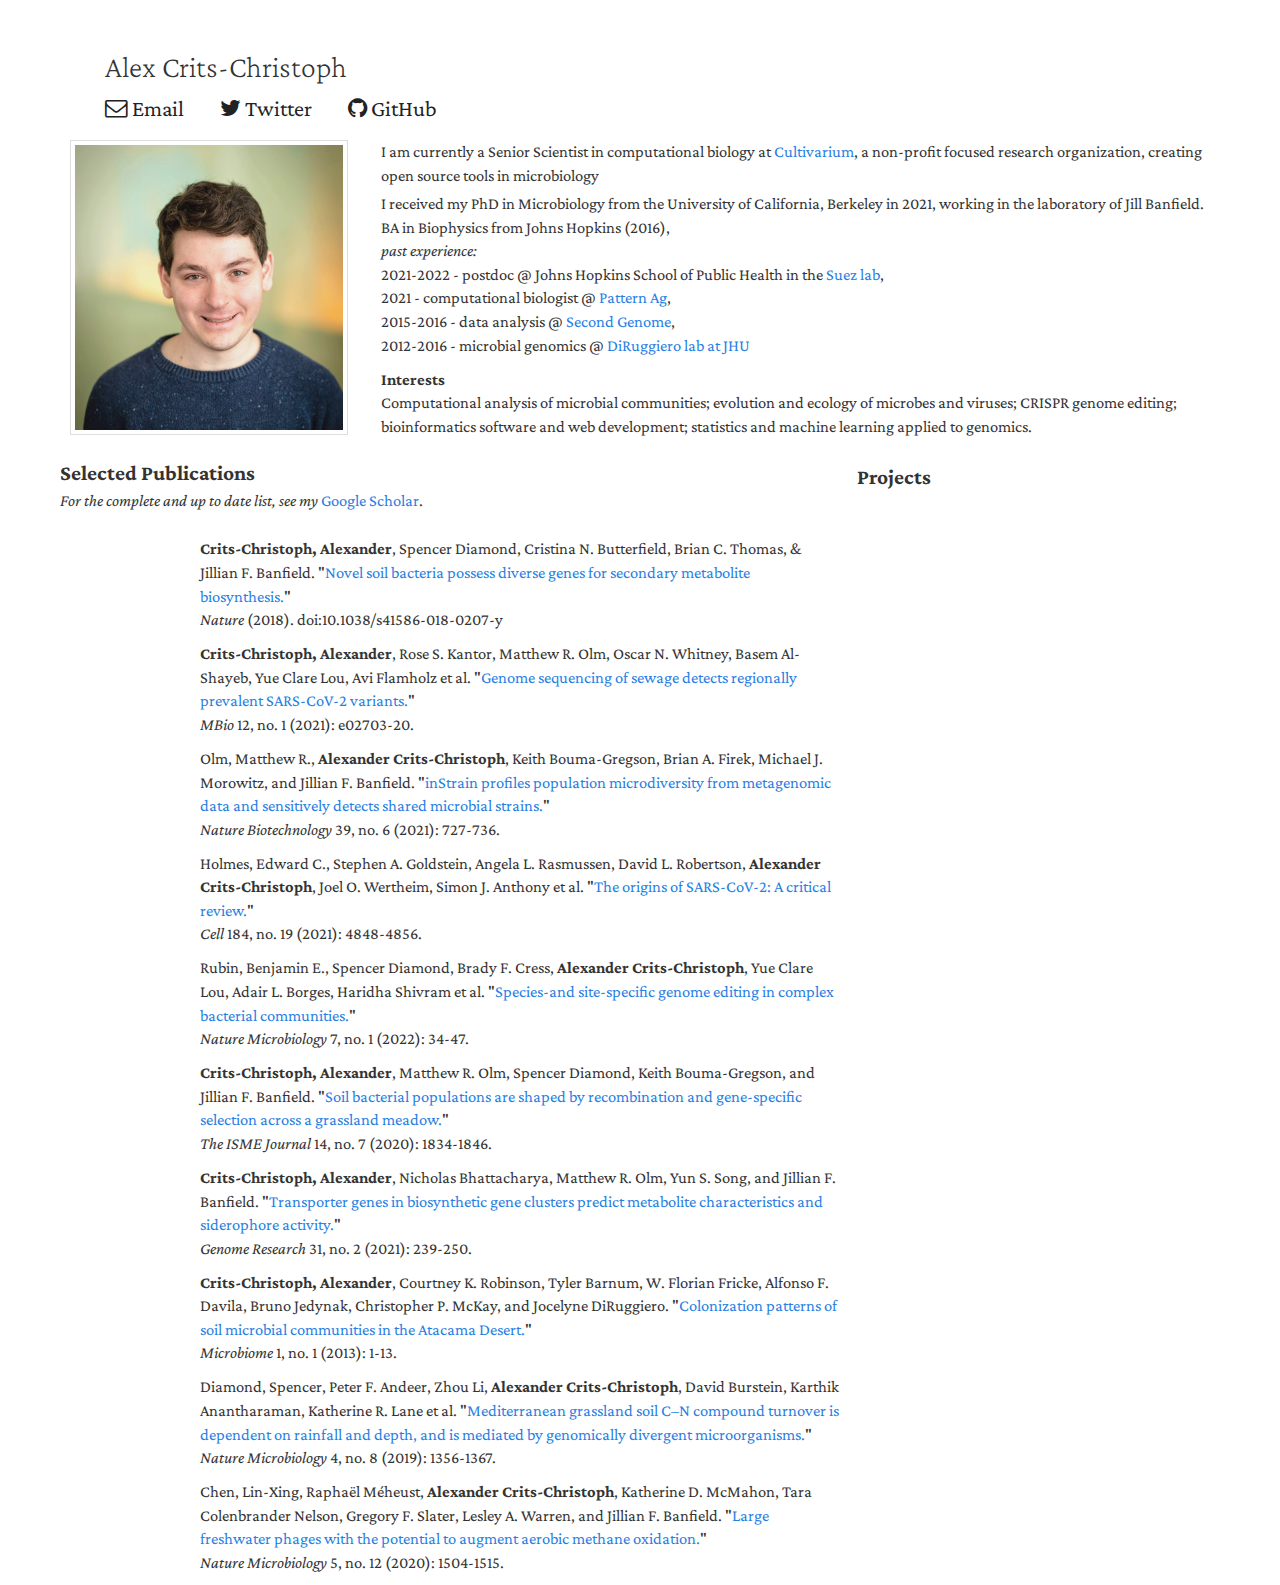
==== index.html @ 93056029 "Update index.html" ====
<!DOCTYPE html>
<html lang="en">

<head>

    <meta charset="utf-8">
    <meta http-equiv="X-UA-Compatible" content="IE=edge">
    <meta name="viewport" content="width=device-width, initial-scale=1">
    <meta name="description" content="">
    <meta name="author" content="">

    <title>Alex Crits-Christoph</title>

    <link rel="icon" 
      type="image/png" 
      href="./icon_648.png">
    <!-- Bootstrap Core CSS -->
    <link href="css/bootstrap.min.css" rel="stylesheet">

    <!-- Custom CSS -->
    <link href="css/3-col-portfolio.css" rel="stylesheet">

    <link href="http://maxcdn.bootstrapcdn.com/font-awesome/4.1.0/css/font-awesome.min.css" rel="stylesheet">

    <link rel="stylesheet"
          href="https://fonts.googleapis.com/css2?family=Crimson+Pro:wght@200..300">
    <style>
      body {
        font-family: 'Crimson Pro', serif;
      }
    </style>

    <!-- HTML5 Shim and Respond.js IE8 support of HTML5 elements and media queries -->
    <!-- WARNING: Respond.js doesn't work if you view the page via file:// -->
    <!--[if lt IE 9]>
        <script src="https://oss.maxcdn.com/libs/html5shiv/3.7.0/html5shiv.js"></script>
        <script src="https://oss.maxcdn.com/libs/respond.js/1.4.2/respond.min.js"></script>
    <![endif]-->
    <style>
    .choice:hover{
        text-decoration: underline;
        cursor:pointer;
    }
    .active_choice{
        text-decoration: underline;

    }
    </style>

  <style>
    .github-pinner {
      display: inline-block;
      vertical-align: top;
      margin-right: 10px;
    }
  </style>

    <script src="js/jquery.js"></script>

    <script async src="https://badge.dimensions.ai/badge.js" charset="utf-8"></script>
    <script type='text/javascript' src='https://d1bxh8uas1mnw7.cloudfront.net/assets/embed.js'></script>

</head>

<body style="margin-top:0;padding-top:0;">
    <script src="./js/GitHubPinner.js"></script>

    <!-- Page Content -->
    <div class="container" style="padding-left: 50px;margin-top:0;padding-top:0;">

        <!-- Page Header -->
        <div class="row" style="margin-top:0;padding-top:0;">
            <div class="col-lg-12" style="margin-top:0;padding-top:0;">
                <h1 class="" style="margin-top:50px;margin-bottom:10px;font-size:2em;font-family: 'Crimson Pro', serif;font-weight:200;">Alex Crits-Christoph
                </h1>
            <div class="row" style="margin-top:0;padding-top:0;margin-bottom:10px;font-size:1.5em;">
                 <ul class="nav nav-pills" style="margin-top:0;padding-top:0;margin-left:0px;">
                  <li style="margin-right:4px;"><a href="mailto:acritschristoph@jhu.edu" style="color:#222;height:32px;line-height:25px;padding-top:3px;"><i class="fa fa-envelope-o"></i> Email</a></li>          
                  <li style="margin-right:4px;"><a href="https://twitter.com/acritschristoph" style="color:#222;height:32px;line-height:25px;padding-top:3px;"><i class="fa fa-twitter"></i> Twitter</a></li>
                  <li style="margin-right:4px;"><a href="https://github.com/alexcritschristoph" style="color:#222;height:32px;line-height:25px;padding-top:3px;"><i class="fa fa-github"></i> GitHub</a></li>

                </ul>
            </div>
            </div>

                <div class="row" style="font-size:1.1em;">
                    <div class=" col-md-3">
                      <img class="thumbnail" src="alexpic.jpg" style="height:295px;margin-top:5px;margin-bottom:0px;margin-left:-20px;">
                    </div>

                    <div class="col-md-9">
                        
                        <div style="padding-top:5px;">I am currently a Senior Scientist in computational biology at <a href="https://www.cultivarium.org/">Cultivarium</a>, a non-profit focused research organization, creating open source tools in microbiology</div>
                        
                        <div style="padding-top:5px;">I received my PhD in Microbiology from the University of California, Berkeley in 2021, working in the laboratory of Jill Banfield.<br> BA in Biophysics from Johns Hopkins (2016),<br><i>past experience:</i><br> 2021-2022 - postdoc @ Johns Hopkins School of Public Health in the <a href="https://www.suezlab.org/">Suez lab</a>,<br>2021 - computational biologist @ <a href="https://www.pattern.ag/">Pattern Ag</a>,<br>2015-2016 - data analysis @ <a href="http://secondgenome.com/">Second Genome</a>,<br>2012-2016 - microbial genomics @ <a href="http://krieger2.jhu.edu/biology/labs/diruggiero/lab/index.html">DiRuggiero lab at JHU</a> </p>
                        <div style="padding-top:0px;"><b>Interests</b></div>
                        Computational analysis of microbial communities; evolution and ecology of microbes and viruses; CRISPR genome editing; bioinformatics software and web development; statistics and machine learning applied to genomics.<br>

                        </div>
                    </div>
                <br>
                
                <div class="row" style="padding-top:20px;">
                <div class="col-lg-8" style="padding-top:20px;padding-left:0;margin-left:0;">
                <b><span class="choice" style="font-size:1.3em">Selected Publications</span> </b>
                 <br><i>For the complete and up to date list, see my </i> <a href="https://scholar.google.com/citations?user=UTO7XJwAAAAJ&hl=en&oi=ao">Google Scholar</a>.
                <div style="padding-top:5px;">

                    <div class="row" style="margin-top:20px;">
                        <div class="col-lg-1" style="padding-top:5px;">
                            <span style="display:inline;" data-style="small_circle"  class="__dimensions_badge_embed__"  data-doi="10.1038/s41586-018-0207-y"></span>
                        </div>
                        <div class="col-lg-1" style="padding-top:5px;">
                            <div  style="display:inline" class='altmetric-embed' data-badge-type='donut' data-doi="10.1038/s41586-018-0207-y"></div>
                        </div>
                        <div class="col-lg-10" style="padding-left:20px;">
                            <p><b>Crits-Christoph, Alexander</b>, Spencer Diamond, Cristina N. Butterfield, Brian C. Thomas, & Jillian F. Banfield. "<a href="https://www.nature.com/articles/s41586-018-0207-y.pdf">Novel soil bacteria possess diverse genes for secondary metabolite biosynthesis.</a>"<br><i>Nature</i> (2018). doi:10.1038/s41586-018-0207-y </p>
                        </div>
                    </div>

                    <div class="row">
                        <div class="col-lg-1" style="padding-top:20px;">
                            <span style="display:inline;" data-style="small_circle"  class="__dimensions_badge_embed__"  data-doi="10.1128/mBio.02703-20"></span>
                        </div>
                        <div class="col-lg-1" style="padding-top:20px;">
                            <div  style="display:inline" class='altmetric-embed' data-badge-type='donut' data-doi="10.1128/mBio.02703-20"></div>
                        </div>
                        <div class="col-lg-10" style="padding-left:20px;">
                            <p><b>Crits-Christoph, Alexander</b>, Rose S. Kantor, Matthew R. Olm, Oscar N. Whitney, Basem Al-Shayeb, Yue Clare Lou, Avi Flamholz et al. "<a href="https://journals.asm.org/doi/full/10.1128/mBio.02703-20">Genome sequencing of sewage detects regionally prevalent SARS-CoV-2 variants.</a>"<br><i>MBio</i> 12, no. 1 (2021): e02703-20. </p>
                        </div>
                    </div>

                    <div class="row">
                        <div class="col-lg-1" style="padding-top:20px;">
                            <span style="display:inline;" data-style="small_circle"  class="__dimensions_badge_embed__"  data-doi="10.1038/s41587-020-00797-0"></span>
                        </div>
                        <div class="col-lg-1" style="padding-top:20px;">
                            <div  style="display:inline" class='altmetric-embed' data-badge-type='donut' data-doi="10.1038/s41587-020-00797-0"></div>
                        </div>
                        <div class="col-lg-10" style="padding-left:20px;">
                            <p>Olm, Matthew R., <b>Alexander Crits-Christoph</b>, Keith Bouma-Gregson, Brian A. Firek, Michael J. Morowitz, and Jillian F. Banfield. "<a href="https://www.nature.com/articles/s41587-020-00797-0">inStrain profiles population microdiversity from metagenomic data and sensitively detects shared microbial strains.</a>"<br><i>Nature Biotechnology</i> 39, no. 6 (2021): 727-736.</p>
                        </div>
                    </div>

                    <div class="row">
                        <div class="col-lg-1" style="padding-top:20px;">
                            <span style="display:inline;" data-style="small_circle"  class="__dimensions_badge_embed__"  data-doi="10.1016/j.cell.2021.08.017"></span>
                        </div>
                        <div class="col-lg-1" style="padding-top:20px;">
                            <div  style="display:inline" class='altmetric-embed' data-badge-type='donut' data-doi="10.1016/j.cell.2021.08.017"></div>
                        </div>
                        <div class="col-lg-10" style="padding-left:20px;">
                            <p>Holmes, Edward C., Stephen A. Goldstein, Angela L. Rasmussen, David L. Robertson, <b>Alexander Crits-Christoph</b>, Joel O. Wertheim, Simon J. Anthony et al. "<a href="https://www.sciencedirect.com/science/article/pii/S0092867421009910">The origins of SARS-CoV-2: A critical review.</a>"<br><i>Cell</i> 184, no. 19 (2021): 4848-4856.</p>
                        </div>
                    </div>

                    <div class="row">
                        <div class="col-lg-1" style="padding-top:20px;">
                            <span style="display:inline;" data-style="small_circle"  class="__dimensions_badge_embed__"  data-doi="10.1038/s41564-021-01014-7"></span>
                        </div>
                        <div class="col-lg-1" style="padding-top:20px;">
                            <div  style="display:inline" class='altmetric-embed' data-badge-type='donut' data-doi="10.1038/s41564-021-01014-7"></div>
                        </div>
                        <div class="col-lg-10" style="padding-left:20px;">
                            <p>Rubin, Benjamin E., Spencer Diamond, Brady F. Cress, <b>Alexander Crits-Christoph</b>, Yue Clare Lou, Adair L. Borges, Haridha Shivram et al. "<a href="https://www.nature.com/articles/s41564-021-01014-7">Species-and site-specific genome editing in complex bacterial communities.</a>"<br><i>Nature Microbiology</i> 7, no. 1 (2022): 34-47.</p>
                        </div>
                    </div>

                    <div class="row">
                        <div class="col-lg-1" style="padding-top:20px;">
                            <span style="display:inline;" data-style="small_circle"  class="__dimensions_badge_embed__"  data-doi="10.1038/s41396-020-0655-x"></span>
                        </div>
                        <div class="col-lg-1" style="padding-top:20px;">
                            <div  style="display:inline" class='altmetric-embed' data-badge-type='donut' data-doi="10.1038/s41396-020-0655-x"></div>
                        </div>
                        <div class="col-lg-10" style="padding-left:20px;">
                            <p><b>Crits-Christoph, Alexander</b>, Matthew R. Olm, Spencer Diamond, Keith Bouma-Gregson, and Jillian F. Banfield. "<a href="https://www.nature.com/articles/s41396-020-0655-x">Soil bacterial populations are shaped by recombination and gene-specific selection across a grassland meadow.</a>"<br><i>The ISME Journal</i> 14, no. 7 (2020): 1834-1846.</p>
                        </div>
                    </div>

                    <div class="row">
                        <div class="col-lg-1" style="padding-top:20px;">
                            <span style="display:inline;" data-style="small_circle"  class="__dimensions_badge_embed__"  data-doi="10.1101/gr.268169.120"></span>
                        </div>
                        <div class="col-lg-1" style="padding-top:20px;">
                            <div  style="display:inline" class='altmetric-embed' data-badge-type='donut' data-doi="10.1101/gr.268169.120"></div>
                        </div>
                        <div class="col-lg-10" style="padding-left:20px;">
                            <p><b>Crits-Christoph, Alexander</b>, Nicholas Bhattacharya, Matthew R. Olm, Yun S. Song, and Jillian F. Banfield. "<a href="https://genome.cshlp.org/content/31/2/239.short">Transporter genes in biosynthetic gene clusters predict metabolite characteristics and siderophore activity.</a>"<br><i>Genome Research</i> 31, no. 2 (2021): 239-250.</p>
                        </div>
                    </div>

                    <div class="row">
                        <div class="col-lg-1" style="padding-top:20px;">
                            <span style="display:inline;" data-style="small_circle"  class="__dimensions_badge_embed__"  data-doi="10.1186/2049-2618-1-28"></span>
                        </div>
                        <div class="col-lg-1" style="padding-top:20px;">
                            <div  style="display:inline" class='altmetric-embed' data-badge-type='donut' data-doi="10.1186/2049-2618-1-28"></div>
                        </div>
                        <div class="col-lg-10" style="padding-left:20px;">
                            <p><b>Crits-Christoph, Alexander</b>, Courtney K. Robinson, Tyler Barnum, W. Florian Fricke, Alfonso F. Davila, Bruno Jedynak, Christopher P. McKay, and Jocelyne DiRuggiero. "<a href="https://microbiomejournal.biomedcentral.com/articles/10.1186/2049-2618-1-28">Colonization patterns of soil microbial communities in the Atacama Desert.</a>"<br><i>Microbiome</i> 1, no. 1 (2013): 1-13.</p>
                        </div>
                    </div>

                    <div class="row">
                        <div class="col-lg-1" style="padding-top:20px;">
                            <span style="display:inline;" data-style="small_circle"  class="__dimensions_badge_embed__"  data-doi="10.1038/s41564-019-0449-y"></span>
                        </div>
                        <div class="col-lg-1" style="padding-top:20px;">
                            <div  style="display:inline" class='altmetric-embed' data-badge-type='donut' data-doi="10.1038/s41564-019-0449-y"></div>
                        </div>
                        <div class="col-lg-10" style="padding-left:20px;">
                            <p>Diamond, Spencer, Peter F. Andeer, Zhou Li, <b>Alexander Crits-Christoph</b>, David Burstein, Karthik Anantharaman, Katherine R. Lane et al. "<a href="https://www.nature.com/articles/s41564-019-0449-y">Mediterranean grassland soil C–N compound turnover is dependent on rainfall and depth, and is mediated by genomically divergent microorganisms.</a>"<br><i>Nature Microbiology</i> 4, no. 8 (2019): 1356-1367.</p>
                        </div>
                    </div>

                    <div class="row">
                        <div class="col-lg-1" style="padding-top:20px;">
                            <span style="display:inline;" data-style="small_circle"  class="__dimensions_badge_embed__"  data-doi="10.1038/s41564-020-0779-9"></span>
                        </div>
                        <div class="col-lg-1" style="padding-top:20px;">
                            <div  style="display:inline" class='altmetric-embed' data-badge-type='donut' data-doi="10.1038/s41564-020-0779-9"></div>
                        </div>
                        <div class="col-lg-10" style="padding-left:20px;">
                            <p>Chen, Lin-Xing, Raphaël Méheust, <b>Alexander Crits-Christoph</b>, Katherine D. McMahon, Tara Colenbrander Nelson, Gregory F. Slater, Lesley A. Warren, and Jillian F. Banfield. "<a href="https://www.nature.com/articles/s41564-020-0779-9">Large freshwater phages with the potential to augment aerobic methane oxidation.</a>"<br><i>Nature Microbiology</i> 5, no. 12 (2020): 1504-1515.</p>
                        </div>
                    </div>


                </div>
                </div>
                <br>
                <div class="col-lg-4" style="padding-left:0;margin-left:0;font-size:1em">
                <br>
                <b><span class="choice" style="font-size:1.3em">Projects</span></b>
                <div style="padding-top:5px;font-family:'Source Sans Pro',Calibri,Candara,Arial,sans-serif;">
                      <div data="https://github.com/alexcritschristoph/wastewater_sarscov2" class="github-pinner flat" style="visibility: hidden;"></div>
                      <div data="https://github.com/alexcritschristoph/soil_popgen" class="github-pinner flat" style="visibility: hidden;"></div>
                      <div data="https://github.com/MrOlm/inStrain" class="github-pinner flat" style="visibility: hidden;"></div>
                      <div data="https://github.com/alexcritschristoph/VRCA" class="github-pinner flat" style="visibility: hidden;"></div>
                      <div data="https://github.com/alexcritschristoph/CANVD" class="github-pinner flat" style="visibility: hidden;"></div>
                      <div data="https://github.com/alexcritschristoph/mag-isolate-comparison" class="github-pinner flat" style="visibility: hidden;"></div>

                  </div>
                </div>
                </div>
            </div>

        </div>
        <!-- /.row -->


    </div>
    <!-- /.container -->

    <!-- jQuery -->

    <!-- Bootstrap Core JavaScript -->
    <script src="js/bootstrap.min.js"></script>

</body>

</html>
---- css/3-col-portfolio.css ----
/*!
 * Start Bootstrap - 3 Col Portfolio HTML Template (http://startbootstrap.com)
 * Code licensed under the Apache License v2.0.
 * For details, see http://www.apache.org/licenses/LICENSE-2.0.
 */
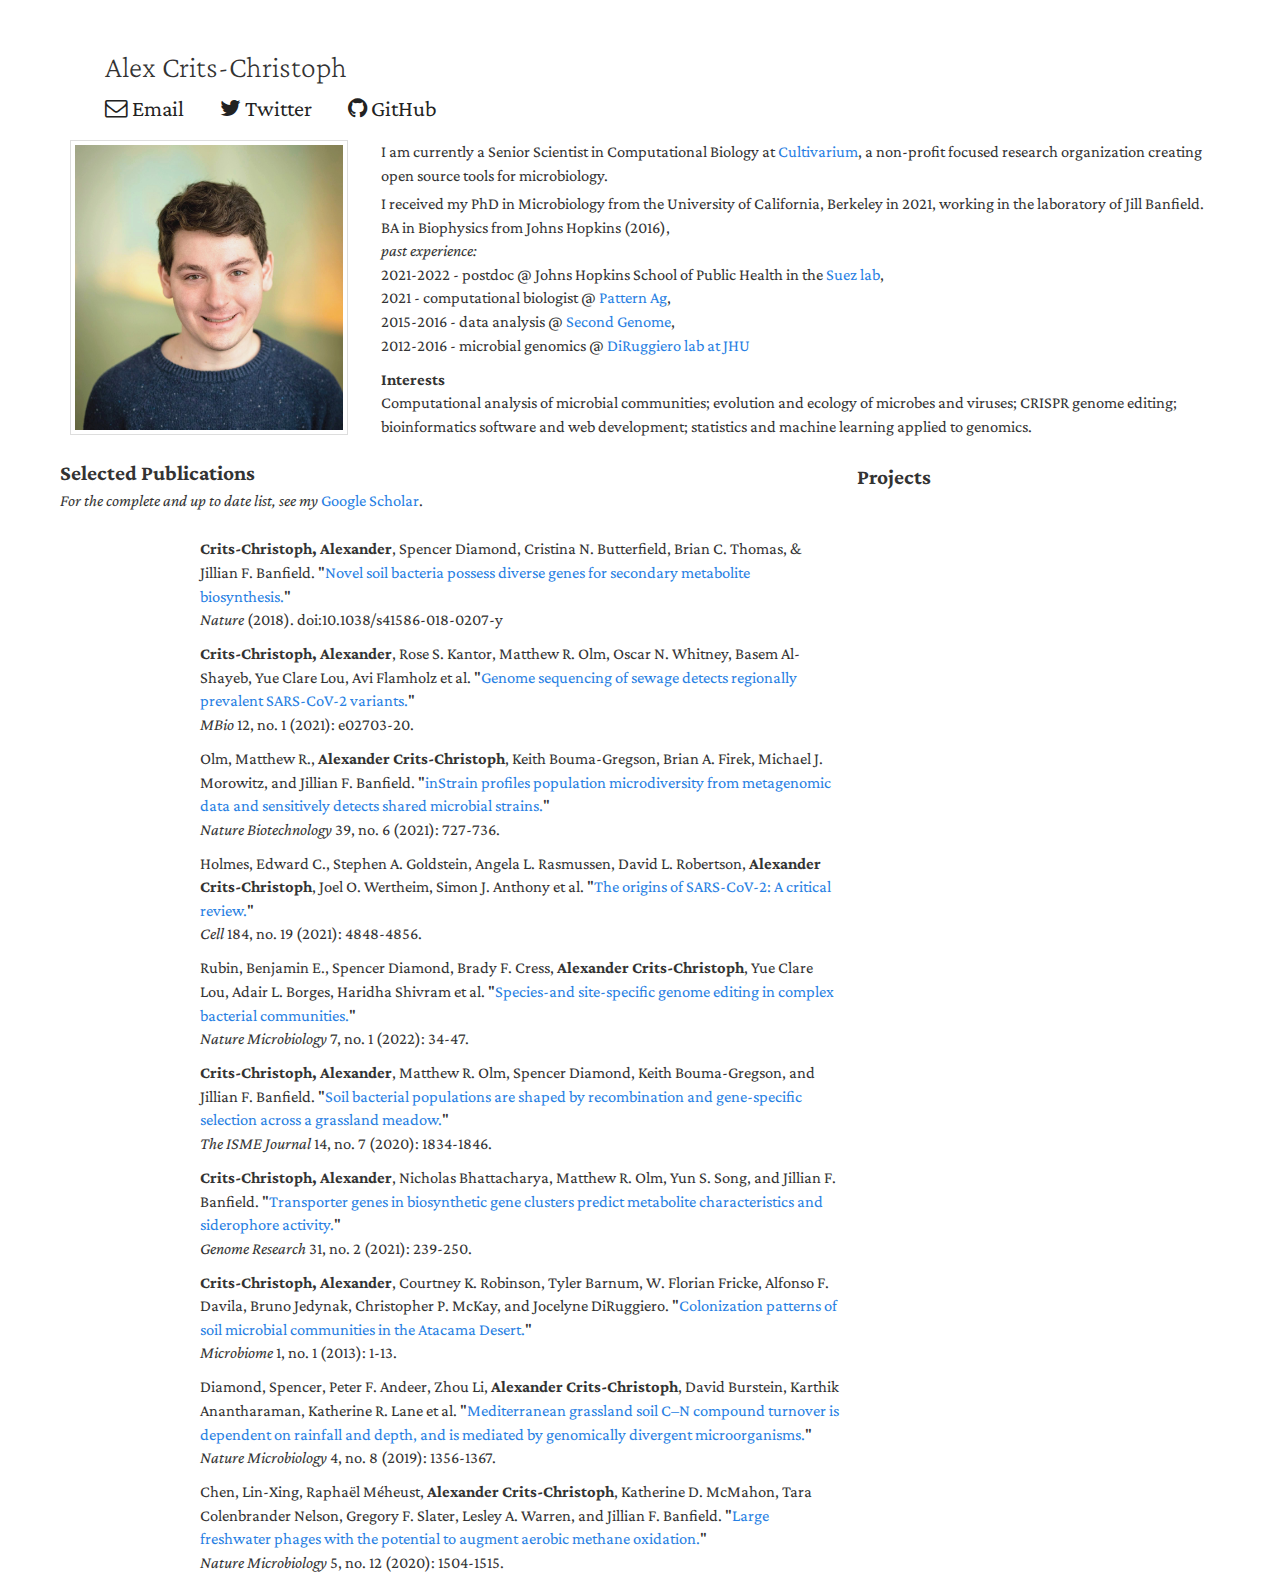
==== commit f13007d6: "Update index.html" ====
--- a/index.html
+++ b/index.html
@@ -90,7 +90,7 @@
 
                     <div class="col-md-9">
                         
-                        <div style="padding-top:5px;">I am currently a Senior Scientist in computational biology at <a href="https://www.cultivarium.org/">Cultivarium</a>, a non-profit focused research organization, creating open source tools in microbiology</div>
+                        <div style="padding-top:5px;">I am currently a Senior Scientist in Computational Biology at <a href="https://www.cultivarium.org/">Cultivarium</a>, a non-profit focused research organization creating open source tools for microbiology.</div>
                         
                         <div style="padding-top:5px;">I received my PhD in Microbiology from the University of California, Berkeley in 2021, working in the laboratory of Jill Banfield.<br> BA in Biophysics from Johns Hopkins (2016),<br><i>past experience:</i><br> 2021-2022 - postdoc @ Johns Hopkins School of Public Health in the <a href="https://www.suezlab.org/">Suez lab</a>,<br>2021 - computational biologist @ <a href="https://www.pattern.ag/">Pattern Ag</a>,<br>2015-2016 - data analysis @ <a href="http://secondgenome.com/">Second Genome</a>,<br>2012-2016 - microbial genomics @ <a href="http://krieger2.jhu.edu/biology/labs/diruggiero/lab/index.html">DiRuggiero lab at JHU</a> </p>
                         <div style="padding-top:0px;"><b>Interests</b></div>
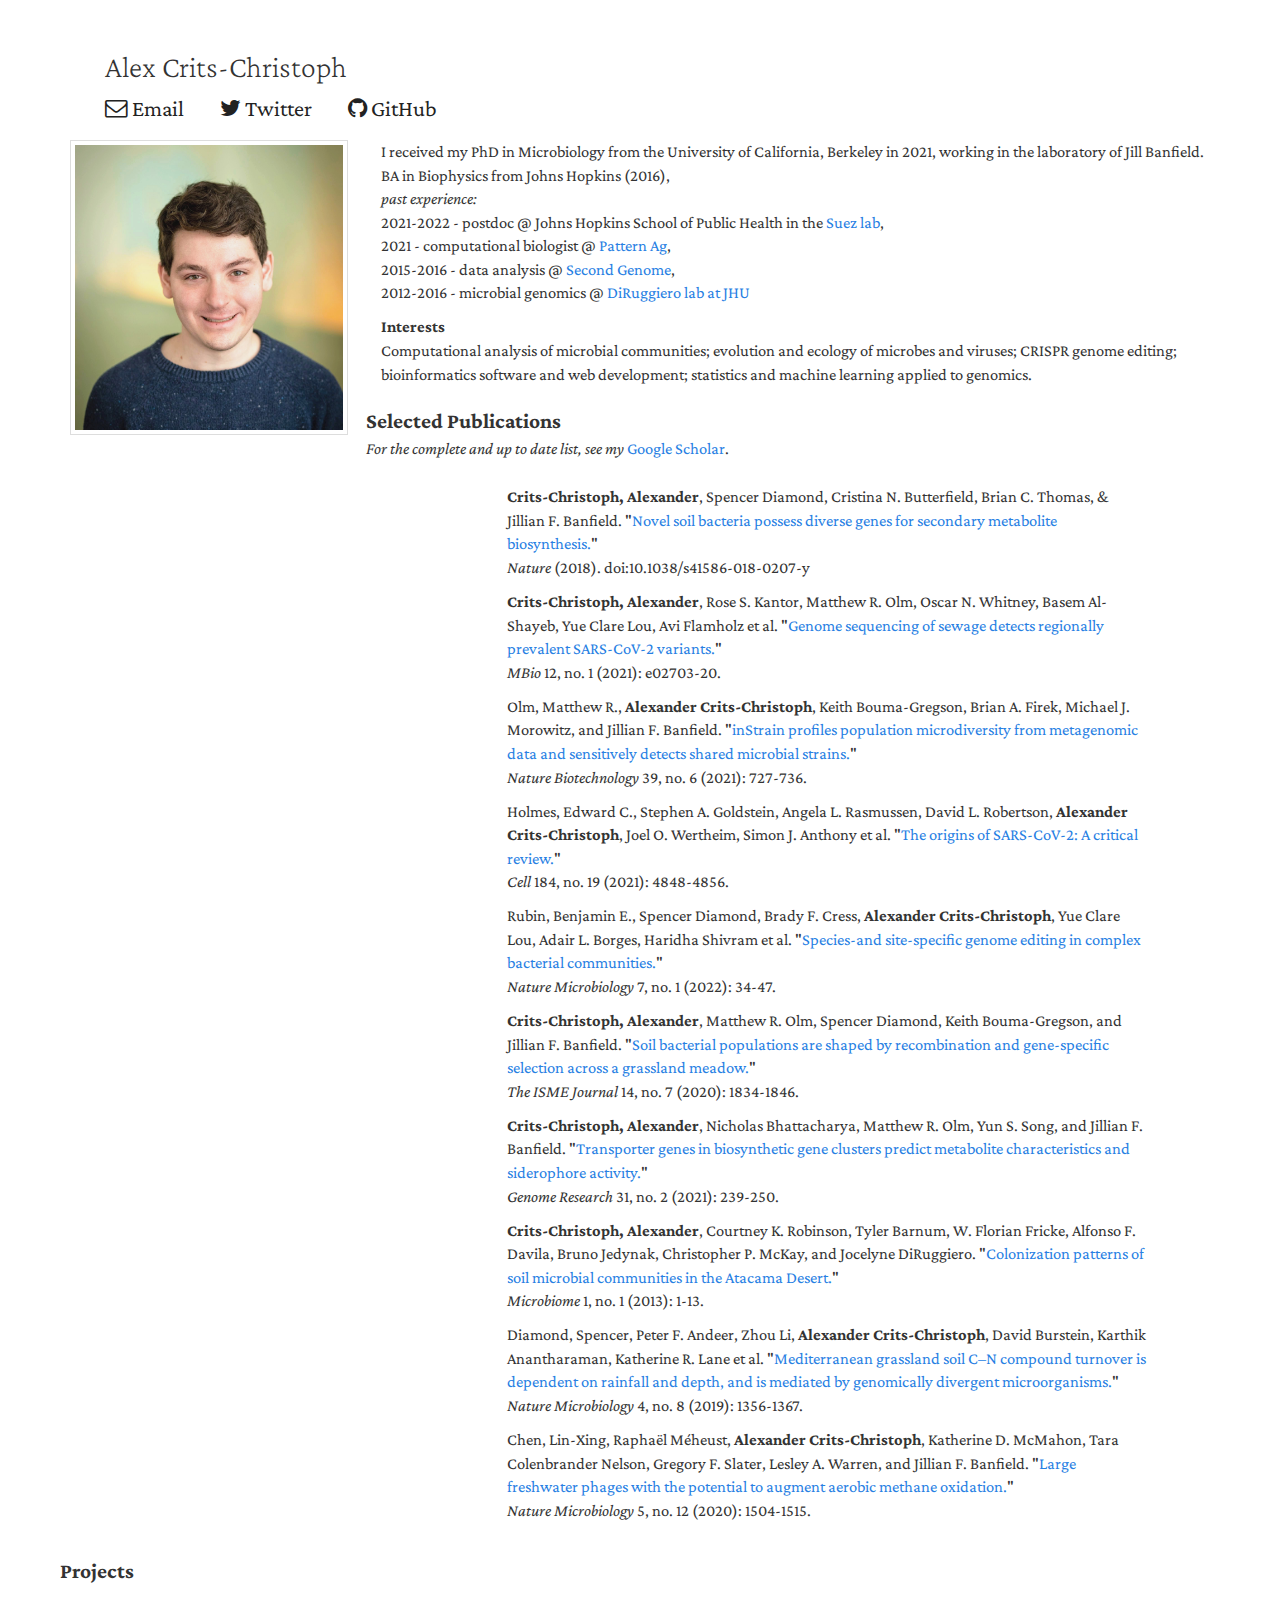
==== commit 38bf92b9: "Update index.html" ====
--- a/index.html
+++ b/index.html
@@ -89,9 +89,7 @@
                     </div>
 
                     <div class="col-md-9">
-                        
-                        <div style="padding-top:5px;">I am currently a Senior Scientist in Computational Biology at <a href="https://www.cultivarium.org/">Cultivarium</a>, a non-profit focused research organization creating open source tools for microbiology.</div>
-                        
+                                                
                         <div style="padding-top:5px;">I received my PhD in Microbiology from the University of California, Berkeley in 2021, working in the laboratory of Jill Banfield.<br> BA in Biophysics from Johns Hopkins (2016),<br><i>past experience:</i><br> 2021-2022 - postdoc @ Johns Hopkins School of Public Health in the <a href="https://www.suezlab.org/">Suez lab</a>,<br>2021 - computational biologist @ <a href="https://www.pattern.ag/">Pattern Ag</a>,<br>2015-2016 - data analysis @ <a href="http://secondgenome.com/">Second Genome</a>,<br>2012-2016 - microbial genomics @ <a href="http://krieger2.jhu.edu/biology/labs/diruggiero/lab/index.html">DiRuggiero lab at JHU</a> </p>
                         <div style="padding-top:0px;"><b>Interests</b></div>
                         Computational analysis of microbial communities; evolution and ecology of microbes and viruses; CRISPR genome editing; bioinformatics software and web development; statistics and machine learning applied to genomics.<br>
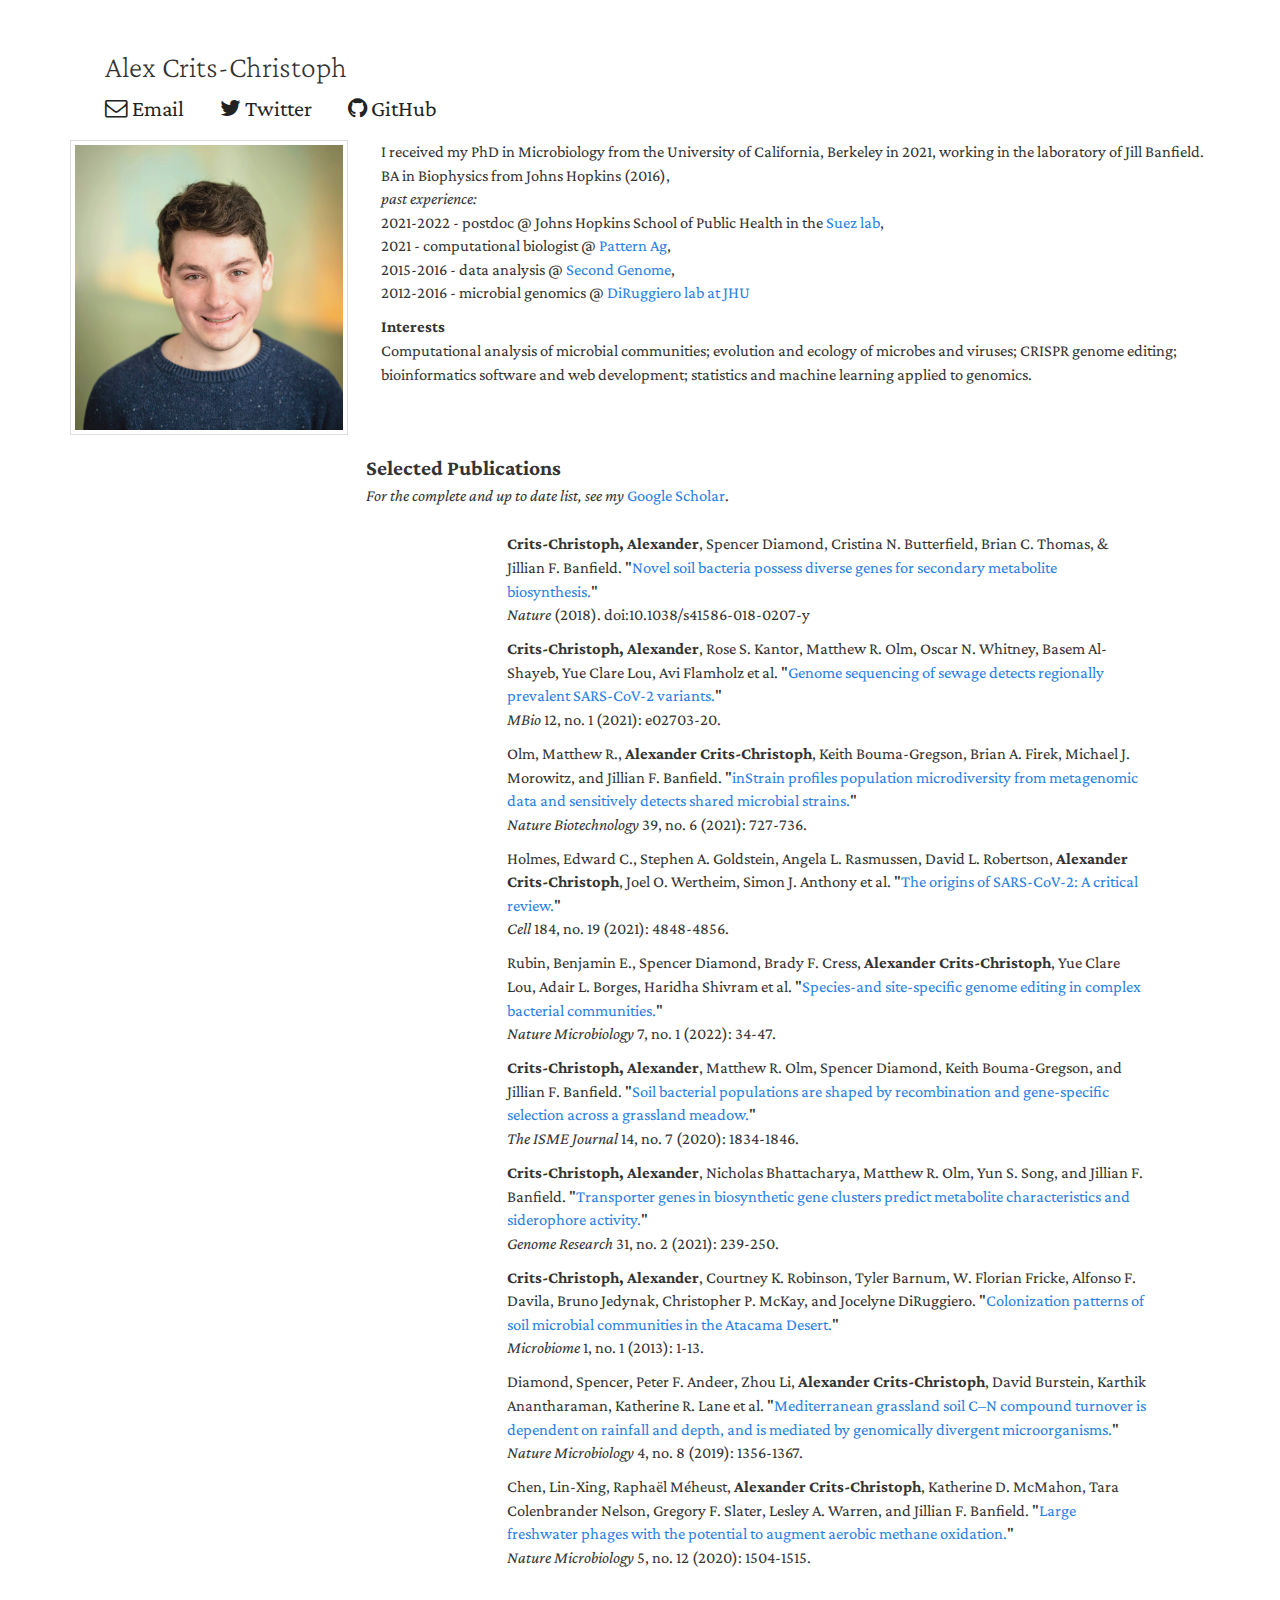
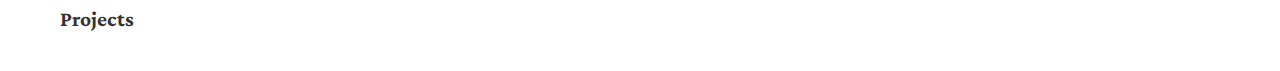
==== commit 62d3121b: "Update index.html" ====
--- a/index.html
+++ b/index.html
@@ -93,7 +93,7 @@
                         <div style="padding-top:5px;">I received my PhD in Microbiology from the University of California, Berkeley in 2021, working in the laboratory of Jill Banfield.<br> BA in Biophysics from Johns Hopkins (2016),<br><i>past experience:</i><br> 2021-2022 - postdoc @ Johns Hopkins School of Public Health in the <a href="https://www.suezlab.org/">Suez lab</a>,<br>2021 - computational biologist @ <a href="https://www.pattern.ag/">Pattern Ag</a>,<br>2015-2016 - data analysis @ <a href="http://secondgenome.com/">Second Genome</a>,<br>2012-2016 - microbial genomics @ <a href="http://krieger2.jhu.edu/biology/labs/diruggiero/lab/index.html">DiRuggiero lab at JHU</a> </p>
                         <div style="padding-top:0px;"><b>Interests</b></div>
                         Computational analysis of microbial communities; evolution and ecology of microbes and viruses; CRISPR genome editing; bioinformatics software and web development; statistics and machine learning applied to genomics.<br>
-
+<br><br>
                         </div>
                     </div>
                 <br>
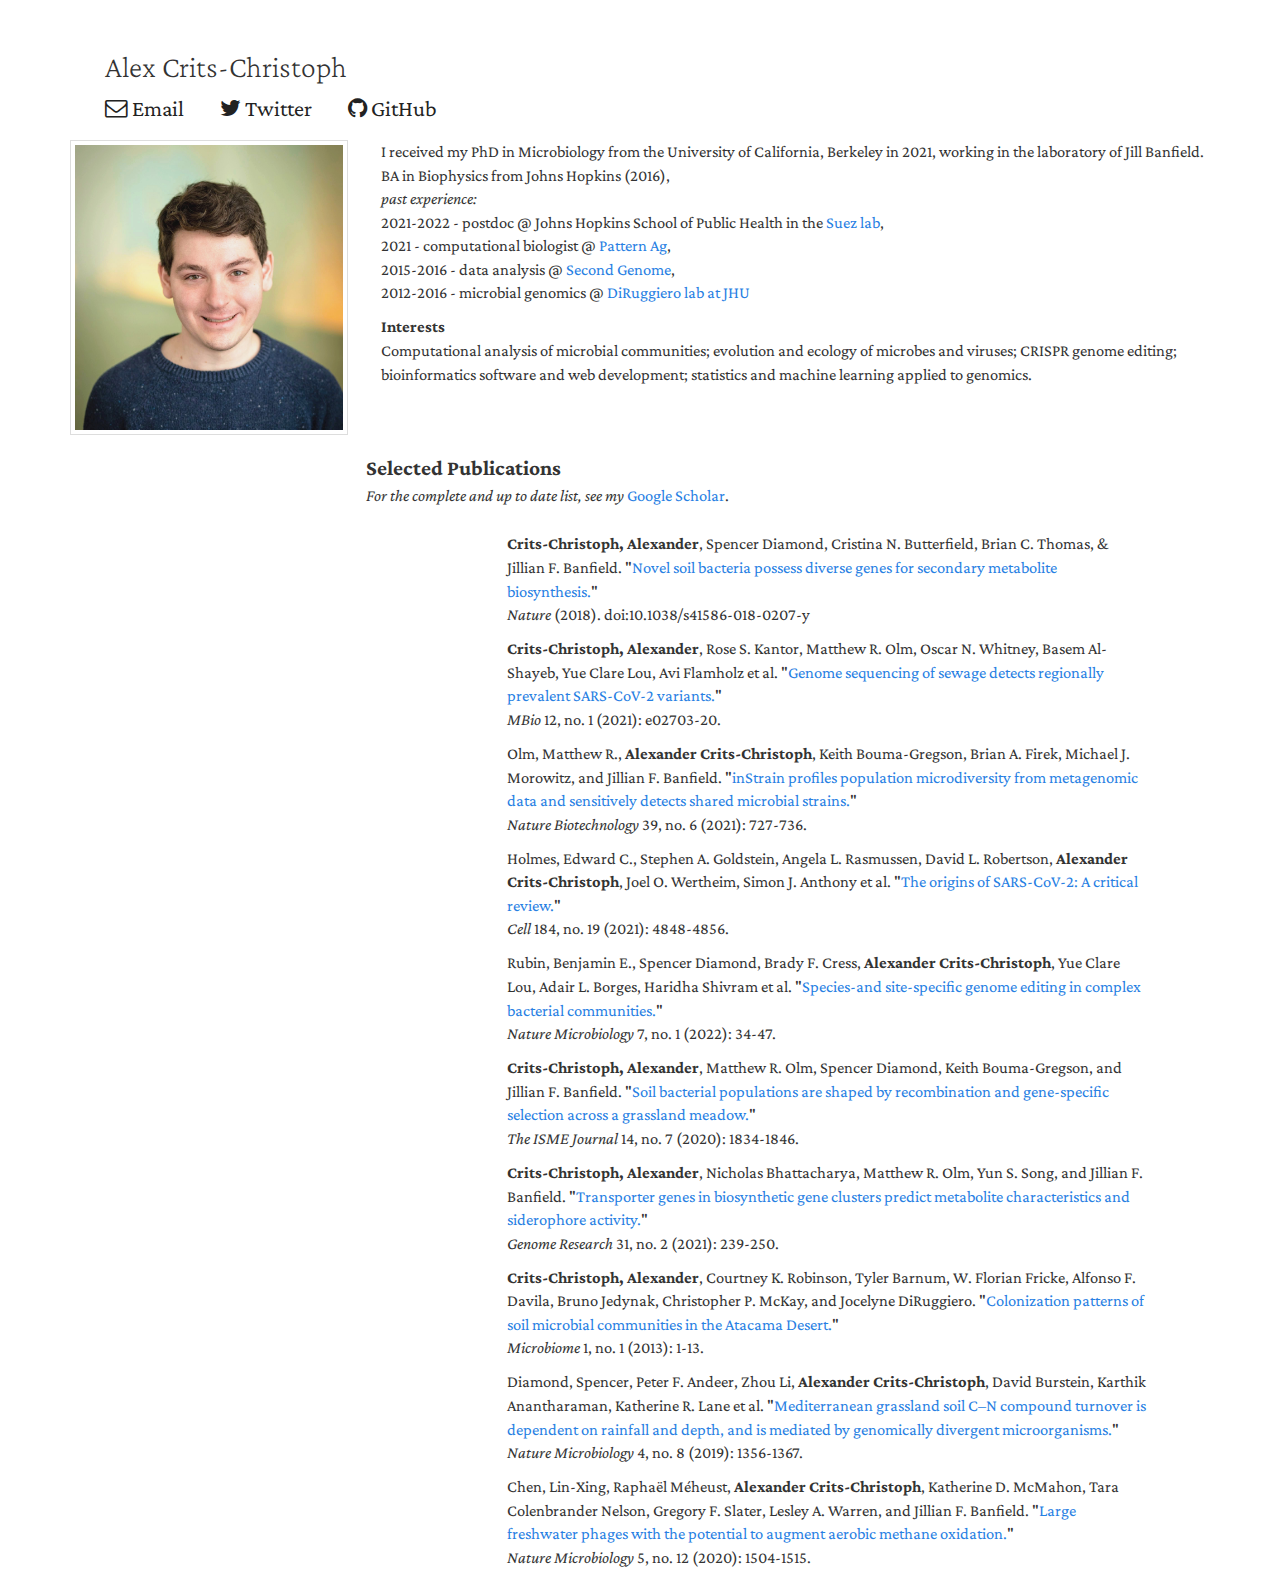
==== commit 36762bb9: "Update index.html" ====
--- a/index.html
+++ b/index.html
@@ -228,18 +228,6 @@
                 </div>
                 </div>
                 <br>
-                <div class="col-lg-4" style="padding-left:0;margin-left:0;font-size:1em">
-                <br>
-                <b><span class="choice" style="font-size:1.3em">Projects</span></b>
-                <div style="padding-top:5px;font-family:'Source Sans Pro',Calibri,Candara,Arial,sans-serif;">
-                      <div data="https://github.com/alexcritschristoph/wastewater_sarscov2" class="github-pinner flat" style="visibility: hidden;"></div>
-                      <div data="https://github.com/alexcritschristoph/soil_popgen" class="github-pinner flat" style="visibility: hidden;"></div>
-                      <div data="https://github.com/MrOlm/inStrain" class="github-pinner flat" style="visibility: hidden;"></div>
-                      <div data="https://github.com/alexcritschristoph/VRCA" class="github-pinner flat" style="visibility: hidden;"></div>
-                      <div data="https://github.com/alexcritschristoph/CANVD" class="github-pinner flat" style="visibility: hidden;"></div>
-                      <div data="https://github.com/alexcritschristoph/mag-isolate-comparison" class="github-pinner flat" style="visibility: hidden;"></div>
-
-                  </div>
                 </div>
                 </div>
             </div>
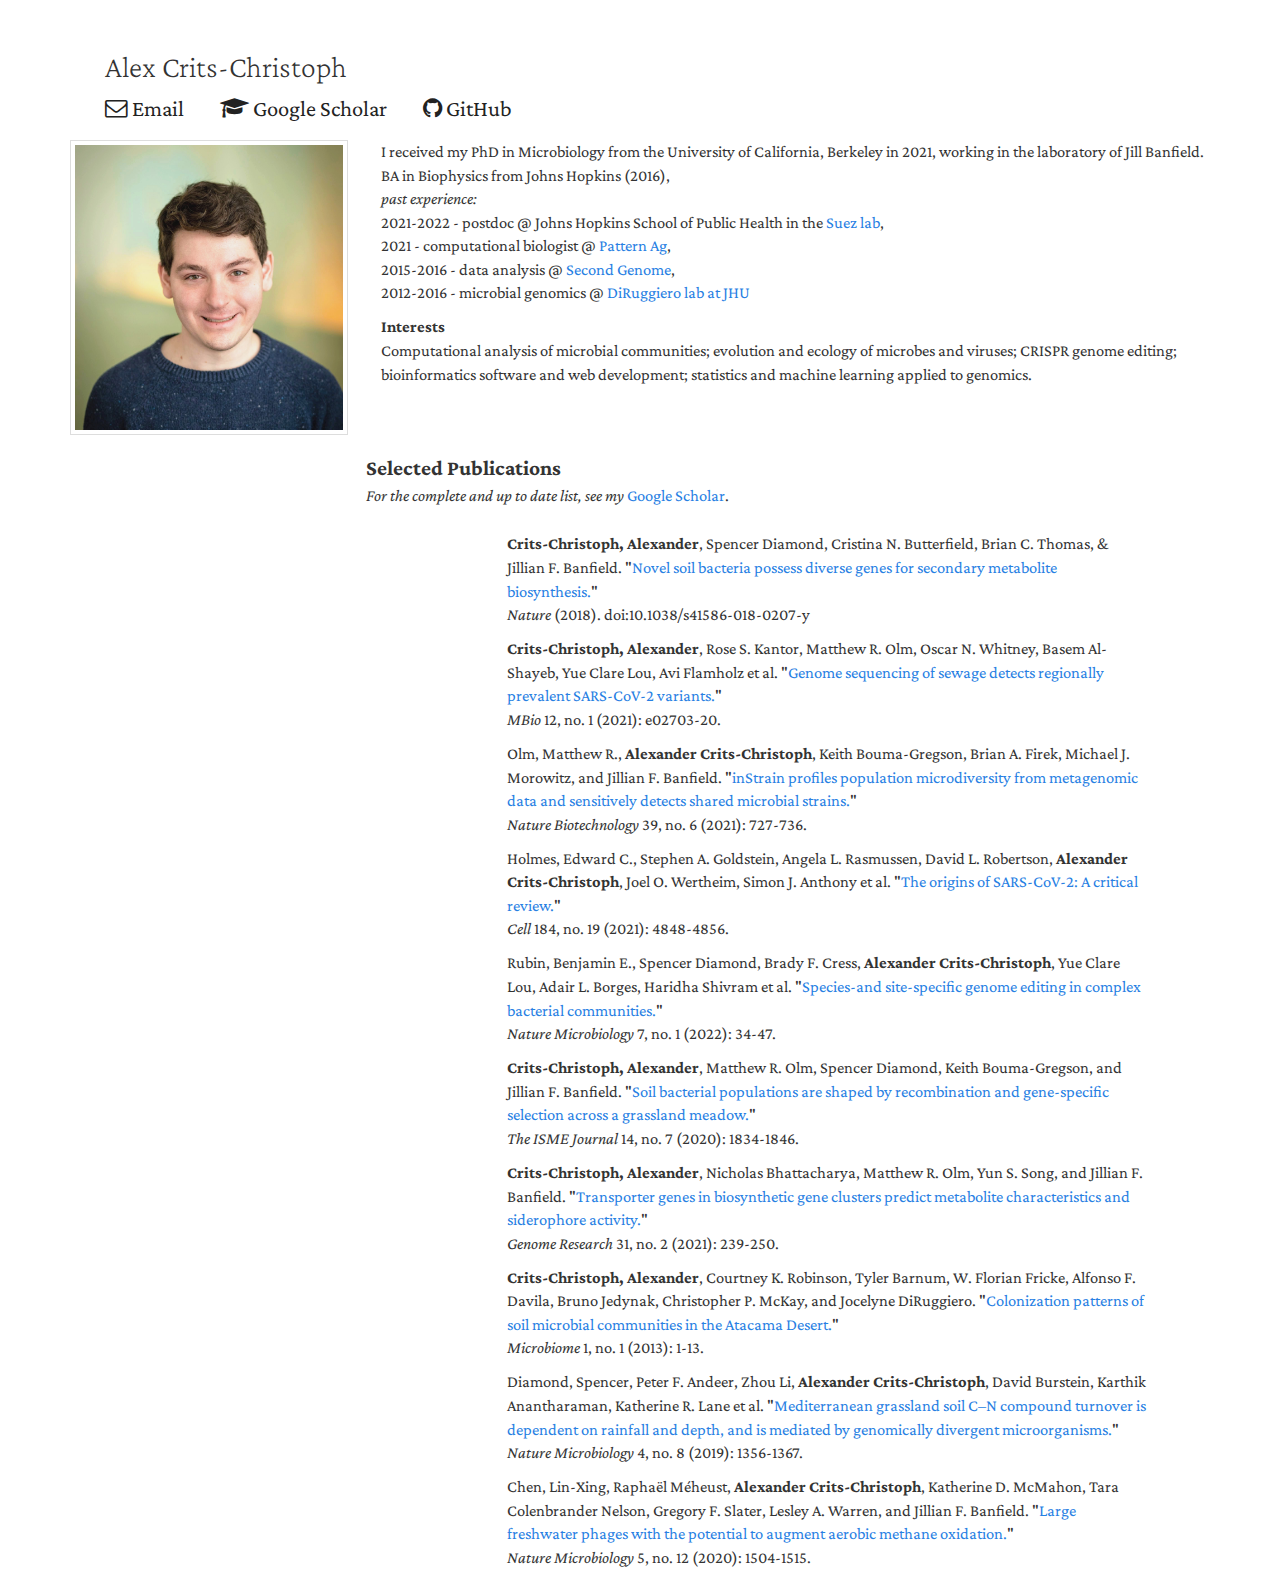
==== commit 0cd79fbc: "Update index.html" ====
--- a/index.html
+++ b/index.html
@@ -76,8 +76,8 @@
             <div class="row" style="margin-top:0;padding-top:0;margin-bottom:10px;font-size:1.5em;">
                  <ul class="nav nav-pills" style="margin-top:0;padding-top:0;margin-left:0px;">
                   <li style="margin-right:4px;"><a href="mailto:acritschristoph@jhu.edu" style="color:#222;height:32px;line-height:25px;padding-top:3px;"><i class="fa fa-envelope-o"></i> Email</a></li>          
-                  <li style="margin-right:4px;"><a href="https://twitter.com/acritschristoph" style="color:#222;height:32px;line-height:25px;padding-top:3px;"><i class="fa fa-twitter"></i> Twitter</a></li>
-                  <li style="margin-right:4px;"><a href="https://github.com/alexcritschristoph" style="color:#222;height:32px;line-height:25px;padding-top:3px;"><i class="fa fa-github"></i> GitHub</a></li>
+                  <li style="margin-right:4px;"><a href="https://github.com/alexcritschristoph" style="color:#222;height:32px;line-height:25px;padding-top:3px;"><i class="fa fa-graduation-cap"></i> Google Scholar</a></li>
+                 <li style="margin-right:4px;"><a href="https://github.com/alexcritschristoph" style="color:#222;height:32px;line-height:25px;padding-top:3px;"><i class="fa fa-github"></i> GitHub</a></li>
 
                 </ul>
             </div>
